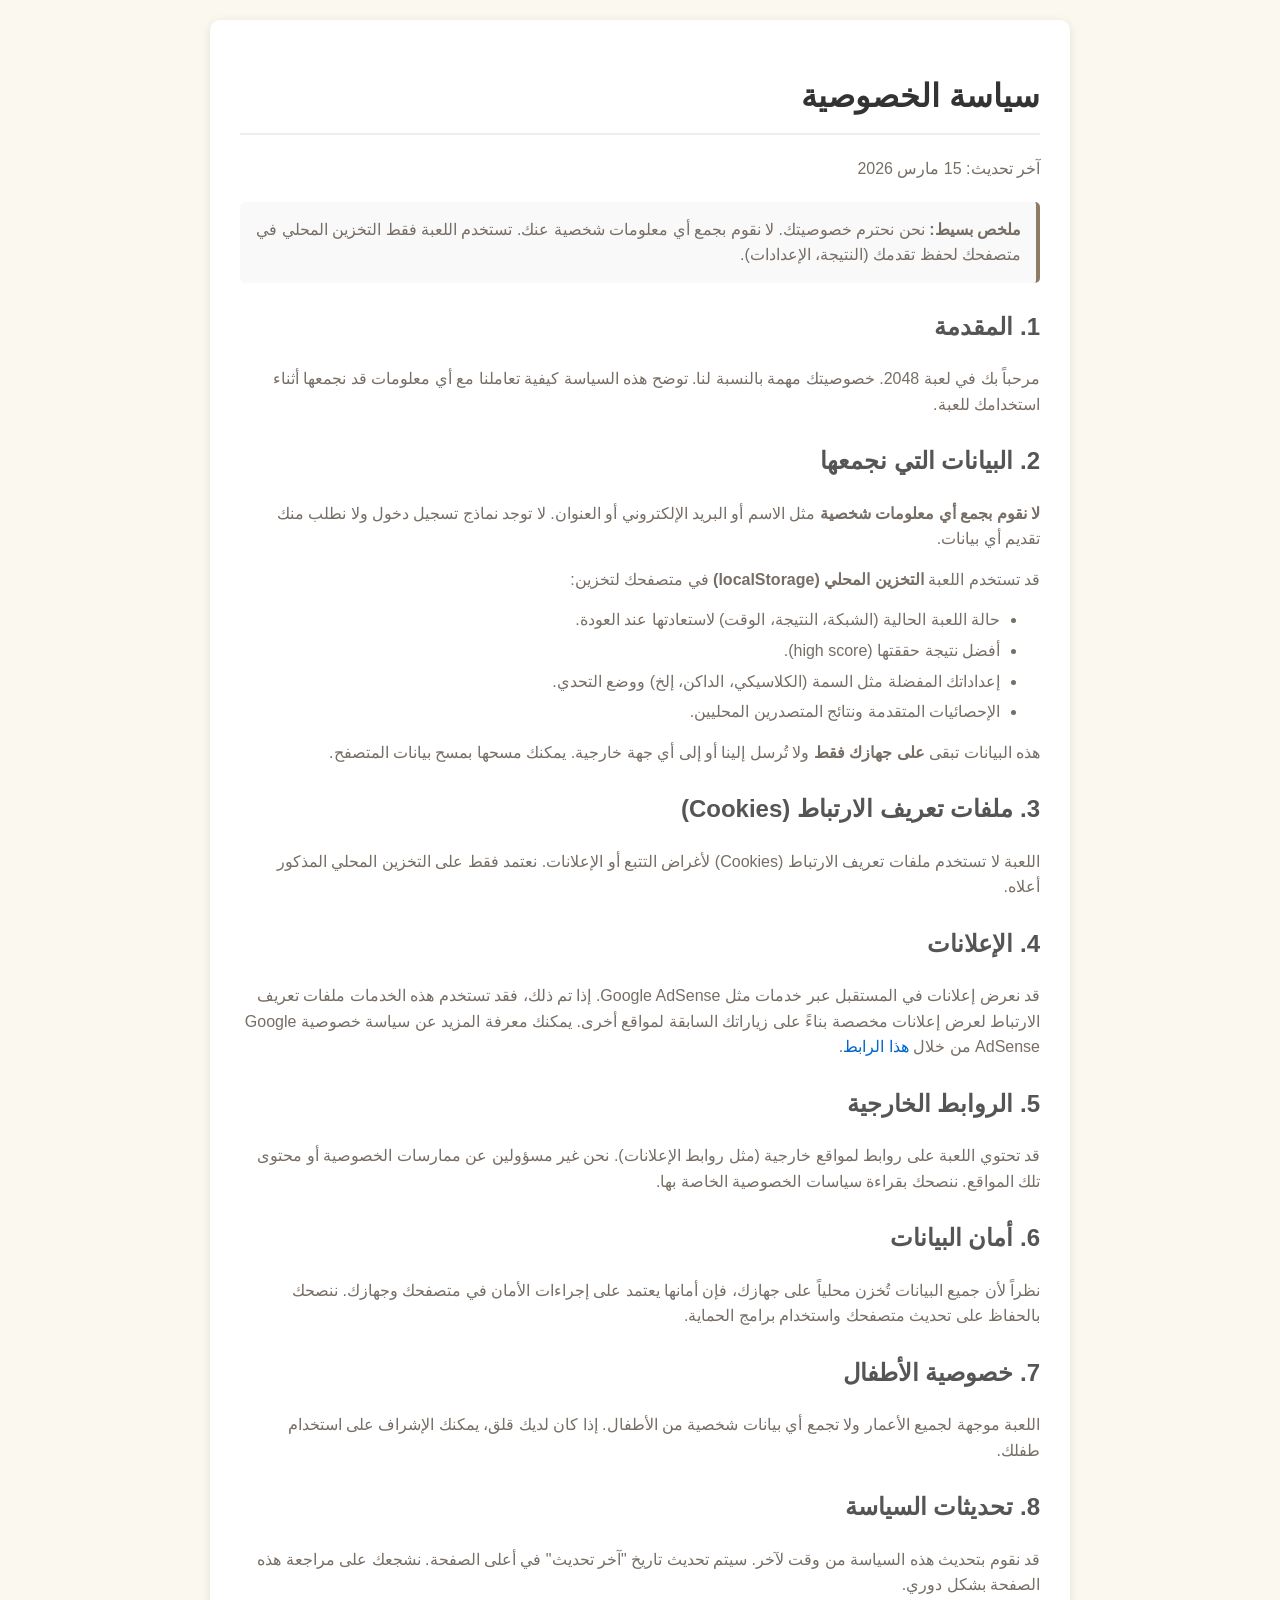
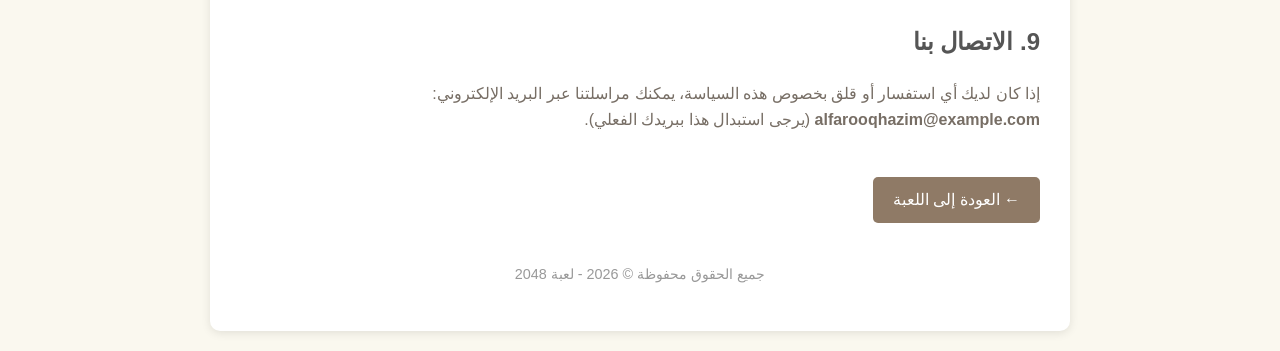
==== privacy-policy.html @ c919e9e7 "Add files via upload" ====
<!DOCTYPE html>
<html lang="ar" dir="rtl">
<head>
    <meta charset="UTF-8">
    <meta name="viewport" content="width=device-width, initial-scale=1.0">
    <title>سياسة الخصوصية - لعبة 2048</title>
    <style>
        body {
            font-family: Arial, sans-serif;
            line-height: 1.6;
            margin: 0;
            padding: 20px;
            background-color: #faf8ef;
            color: #776e65;
            direction: rtl;
        }
        .container {
            max-width: 800px;
            margin: auto;
            background: #fff;
            padding: 30px;
            border-radius: 10px;
            box-shadow: 0 2px 10px rgba(0,0,0,0.1);
        }
        h1 {
            color: #333;
            border-bottom: 2px solid #eee;
            padding-bottom: 10px;
        }
        h2 {
            color: #555;
            margin-top: 25px;
        }
        p {
            margin: 15px 0;
        }
        ul {
            margin: 15px 0 15px 20px;
        }
        li {
            margin: 5px 0;
        }
        .note {
            background: #f9f9f9;
            padding: 15px;
            border-radius: 5px;
            border-right: 4px solid #8f7a66;
            margin: 20px 0;
        }
        a {
            color: #0066cc;
            text-decoration: none;
        }
        a:hover {
            text-decoration: underline;
        }
        .back-link {
            display: inline-block;
            margin-top: 30px;
            padding: 10px 20px;
            background: #8f7a66;
            color: white;
            border-radius: 5px;
            text-decoration: none;
            transition: background 0.3s;
        }
        .back-link:hover {
            background: #9f8a76;
            text-decoration: none;
        }
        footer {
            margin-top: 40px;
            text-align: center;
            color: #999;
            font-size: 0.9rem;
        }
    </style>
</head>
<body>
    <div class="container">
        <h1>سياسة الخصوصية</h1>
        <p>آخر تحديث: 15 مارس 2026</p>

        <div class="note">
            <strong>ملخص بسيط:</strong> نحن نحترم خصوصيتك. لا نقوم بجمع أي معلومات شخصية عنك. تستخدم اللعبة فقط التخزين المحلي في متصفحك لحفظ تقدمك (النتيجة، الإعدادات).
        </div>

        <h2>1. المقدمة</h2>
        <p>مرحباً بك في لعبة 2048. خصوصيتك مهمة بالنسبة لنا. توضح هذه السياسة كيفية تعاملنا مع أي معلومات قد نجمعها أثناء استخدامك للعبة.</p>

        <h2>2. البيانات التي نجمعها</h2>
        <p><strong>لا نقوم بجمع أي معلومات شخصية</strong> مثل الاسم أو البريد الإلكتروني أو العنوان. لا توجد نماذج تسجيل دخول ولا نطلب منك تقديم أي بيانات.</p>
        <p>قد تستخدم اللعبة <strong>التخزين المحلي (localStorage)</strong> في متصفحك لتخزين:</p>
        <ul>
            <li>حالة اللعبة الحالية (الشبكة، النتيجة، الوقت) لاستعادتها عند العودة.</li>
            <li>أفضل نتيجة حققتها (high score).</li>
            <li>إعداداتك المفضلة مثل السمة (الكلاسيكي، الداكن، إلخ) ووضع التحدي.</li>
            <li>الإحصائيات المتقدمة ونتائج المتصدرين المحليين.</li>
        </ul>
        <p>هذه البيانات تبقى <strong>على جهازك فقط</strong> ولا تُرسل إلينا أو إلى أي جهة خارجية. يمكنك مسحها بمسح بيانات المتصفح.</p>

        <h2>3. ملفات تعريف الارتباط (Cookies)</h2>
        <p>اللعبة لا تستخدم ملفات تعريف الارتباط (Cookies) لأغراض التتبع أو الإعلانات. نعتمد فقط على التخزين المحلي المذكور أعلاه.</p>

        <h2>4. الإعلانات</h2>
        <p>قد نعرض إعلانات في المستقبل عبر خدمات مثل Google AdSense. إذا تم ذلك، فقد تستخدم هذه الخدمات ملفات تعريف الارتباط لعرض إعلانات مخصصة بناءً على زياراتك السابقة لمواقع أخرى. يمكنك معرفة المزيد عن سياسة خصوصية Google AdSense من خلال <a href="https://policies.google.com/technologies/ads" target="_blank">هذا الرابط</a>.</p>

        <h2>5. الروابط الخارجية</h2>
        <p>قد تحتوي اللعبة على روابط لمواقع خارجية (مثل روابط الإعلانات). نحن غير مسؤولين عن ممارسات الخصوصية أو محتوى تلك المواقع. ننصحك بقراءة سياسات الخصوصية الخاصة بها.</p>

        <h2>6. أمان البيانات</h2>
        <p>نظراً لأن جميع البيانات تُخزن محلياً على جهازك، فإن أمانها يعتمد على إجراءات الأمان في متصفحك وجهازك. ننصحك بالحفاظ على تحديث متصفحك واستخدام برامج الحماية.</p>

        <h2>7. خصوصية الأطفال</h2>
        <p>اللعبة موجهة لجميع الأعمار ولا تجمع أي بيانات شخصية من الأطفال. إذا كان لديك قلق، يمكنك الإشراف على استخدام طفلك.</p>

        <h2>8. تحديثات السياسة</h2>
        <p>قد نقوم بتحديث هذه السياسة من وقت لآخر. سيتم تحديث تاريخ "آخر تحديث" في أعلى الصفحة. نشجعك على مراجعة هذه الصفحة بشكل دوري.</p>

        <h2>9. الاتصال بنا</h2>
        <p>إذا كان لديك أي استفسار أو قلق بخصوص هذه السياسة، يمكنك مراسلتنا عبر البريد الإلكتروني: <strong>alfarooqhazim@example.com</strong> (يرجى استبدال هذا ببريدك الفعلي).</p>

        <a href="index.html" class="back-link">← العودة إلى اللعبة</a>

        <footer>
            <p>جميع الحقوق محفوظة &copy; 2026 - لعبة 2048</p>
        </footer>
    </div>
</body>
</html>
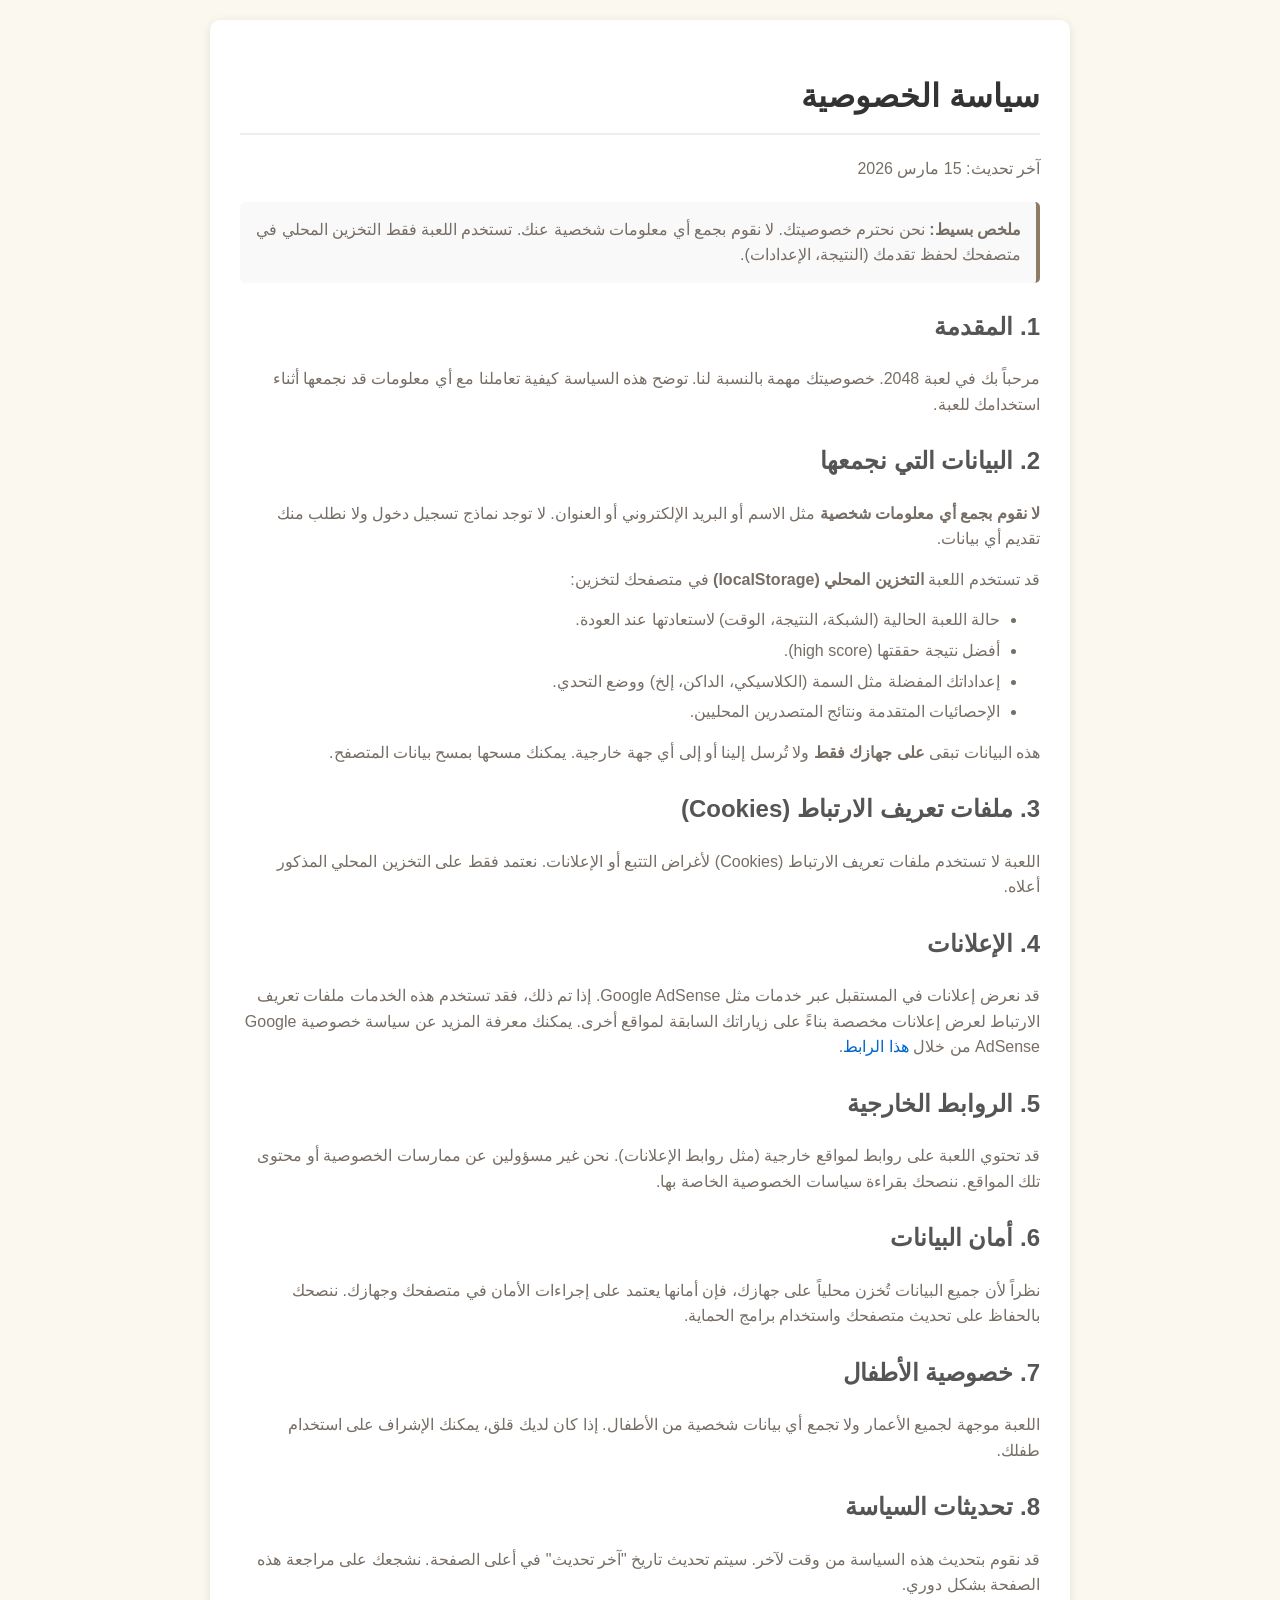
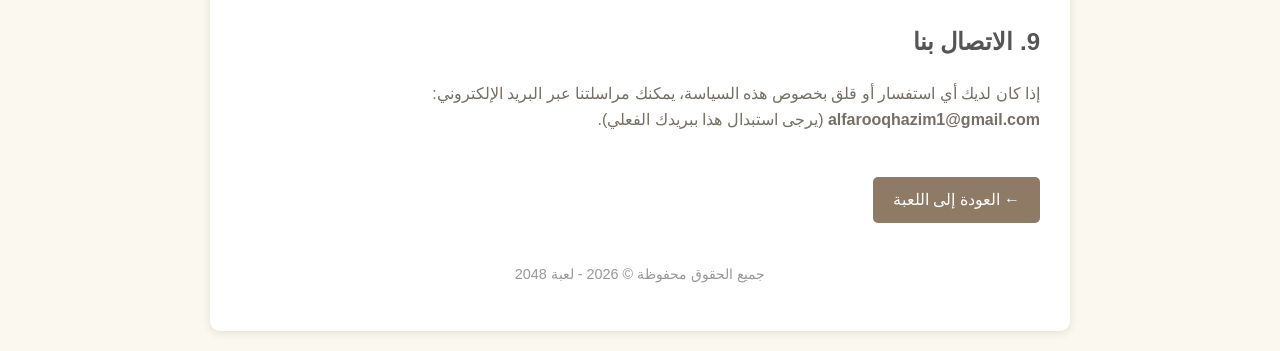
==== commit d3e4eb86: "Revise privacy policy and update contact information Updated the privacy policy with new contact ema" ====
--- a/privacy-policy.html
+++ b/privacy-policy.html
@@ -118,7 +118,7 @@
         <p>قد نقوم بتحديث هذه السياسة من وقت لآخر. سيتم تحديث تاريخ "آخر تحديث" في أعلى الصفحة. نشجعك على مراجعة هذه الصفحة بشكل دوري.</p>
 
         <h2>9. الاتصال بنا</h2>
-        <p>إذا كان لديك أي استفسار أو قلق بخصوص هذه السياسة، يمكنك مراسلتنا عبر البريد الإلكتروني: <strong>alfarooqhazim@example.com</strong> (يرجى استبدال هذا ببريدك الفعلي).</p>
+        <p>إذا كان لديك أي استفسار أو قلق بخصوص هذه السياسة، يمكنك مراسلتنا عبر البريد الإلكتروني: <strong>alfarooqhazim1@gmail.com</strong> (يرجى استبدال هذا ببريدك الفعلي).</p>
 
         <a href="index.html" class="back-link">← العودة إلى اللعبة</a>
 
@@ -127,4 +127,4 @@
         </footer>
     </div>
 </body>
-</html>+</html>
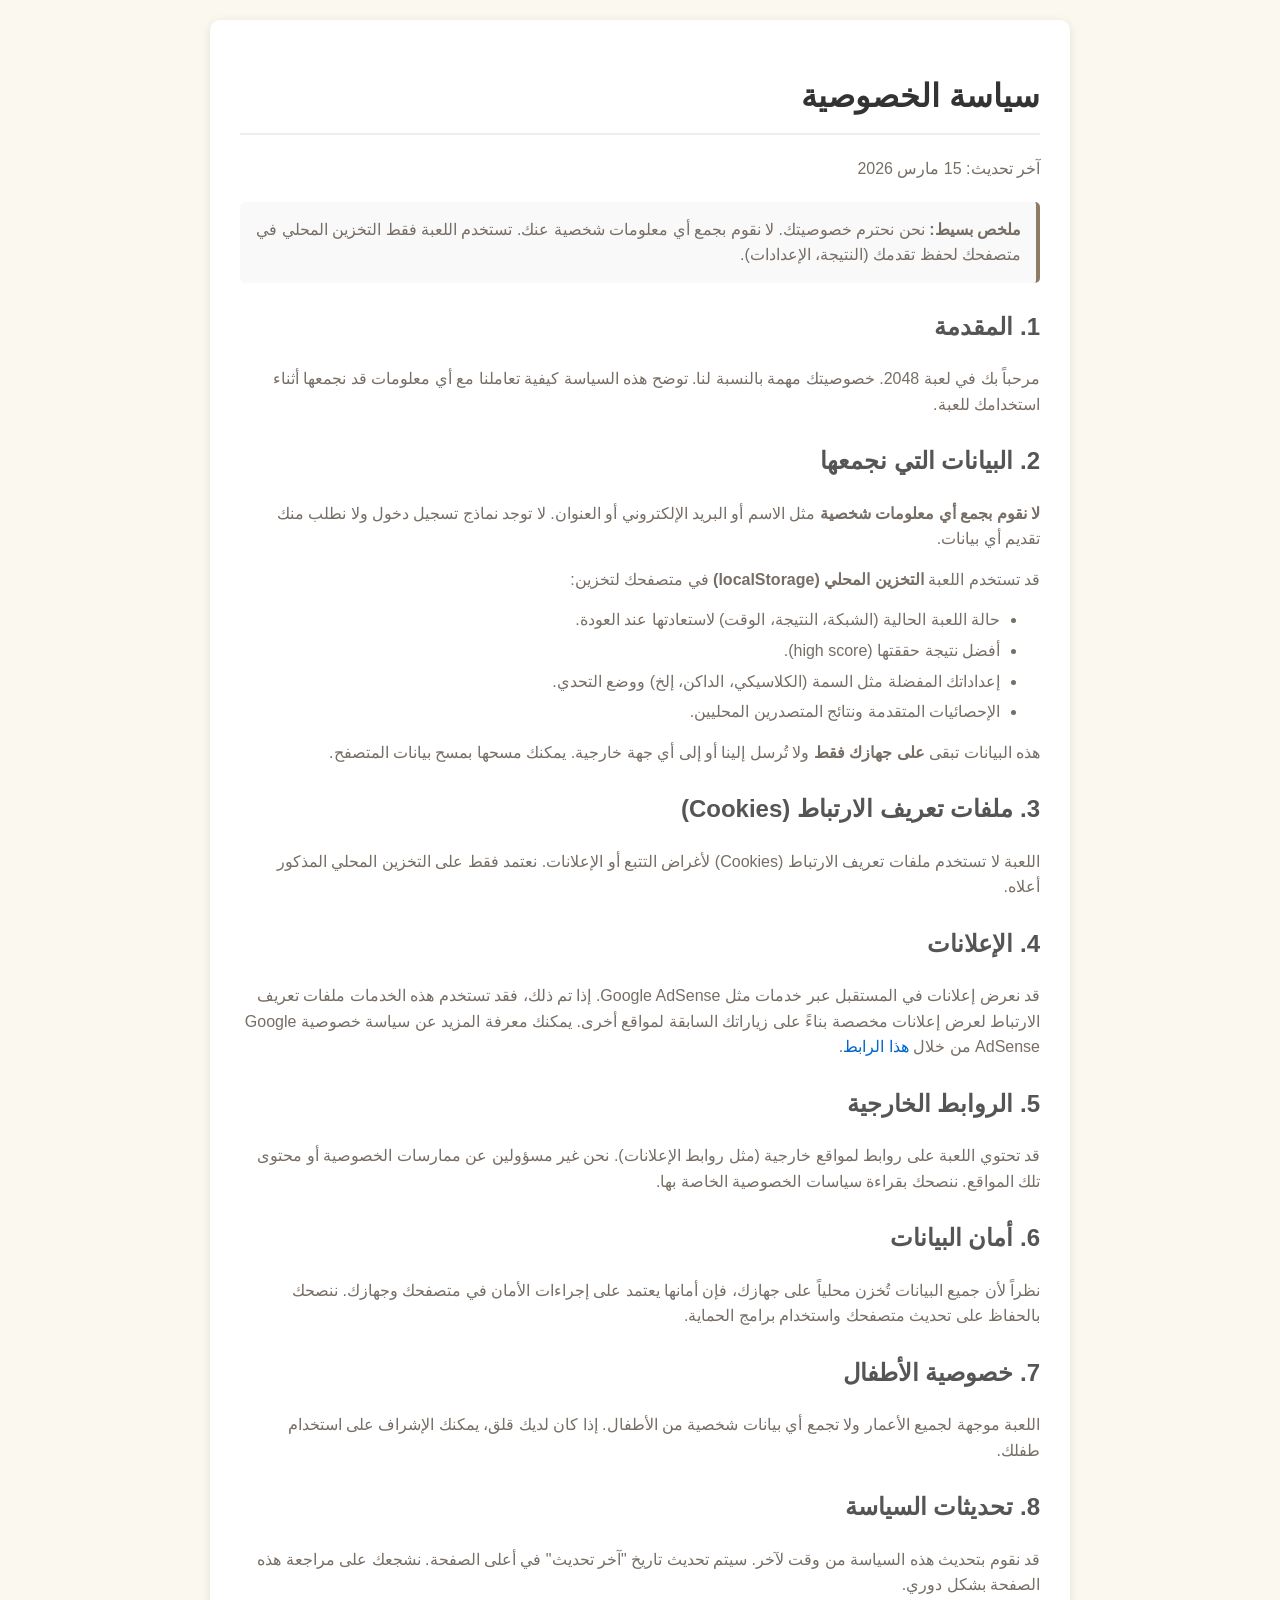
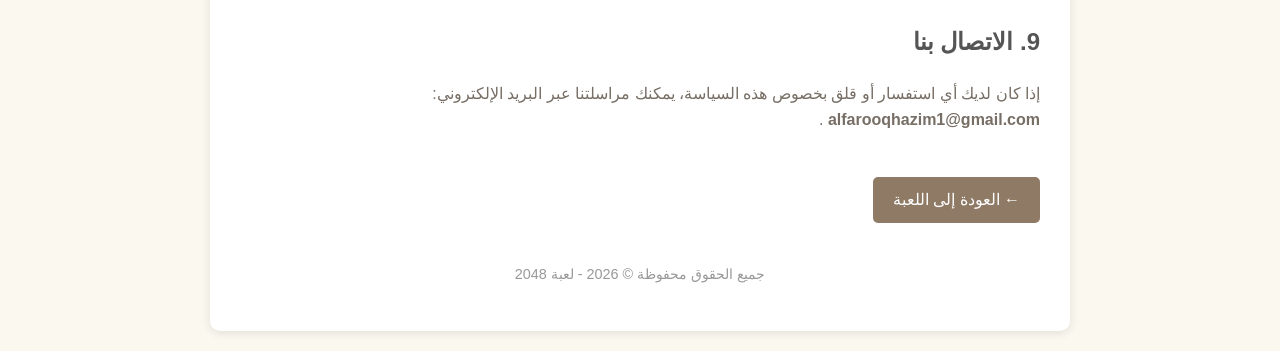
==== commit 93693b80: "Format privacy-policy.html with proper HTML entities" ====
--- a/privacy-policy.html
+++ b/privacy-policy.html
@@ -118,7 +118,7 @@
         <p>قد نقوم بتحديث هذه السياسة من وقت لآخر. سيتم تحديث تاريخ "آخر تحديث" في أعلى الصفحة. نشجعك على مراجعة هذه الصفحة بشكل دوري.</p>
 
         <h2>9. الاتصال بنا</h2>
-        <p>إذا كان لديك أي استفسار أو قلق بخصوص هذه السياسة، يمكنك مراسلتنا عبر البريد الإلكتروني: <strong>alfarooqhazim1@gmail.com</strong> (يرجى استبدال هذا ببريدك الفعلي).</p>
+        <p>إذا كان لديك أي استفسار أو قلق بخصوص هذه السياسة، يمكنك مراسلتنا عبر البريد الإلكتروني: <strong>alfarooqhazim1@gmail.com</strong> .</p>
 
         <a href="index.html" class="back-link">← العودة إلى اللعبة</a>
 
